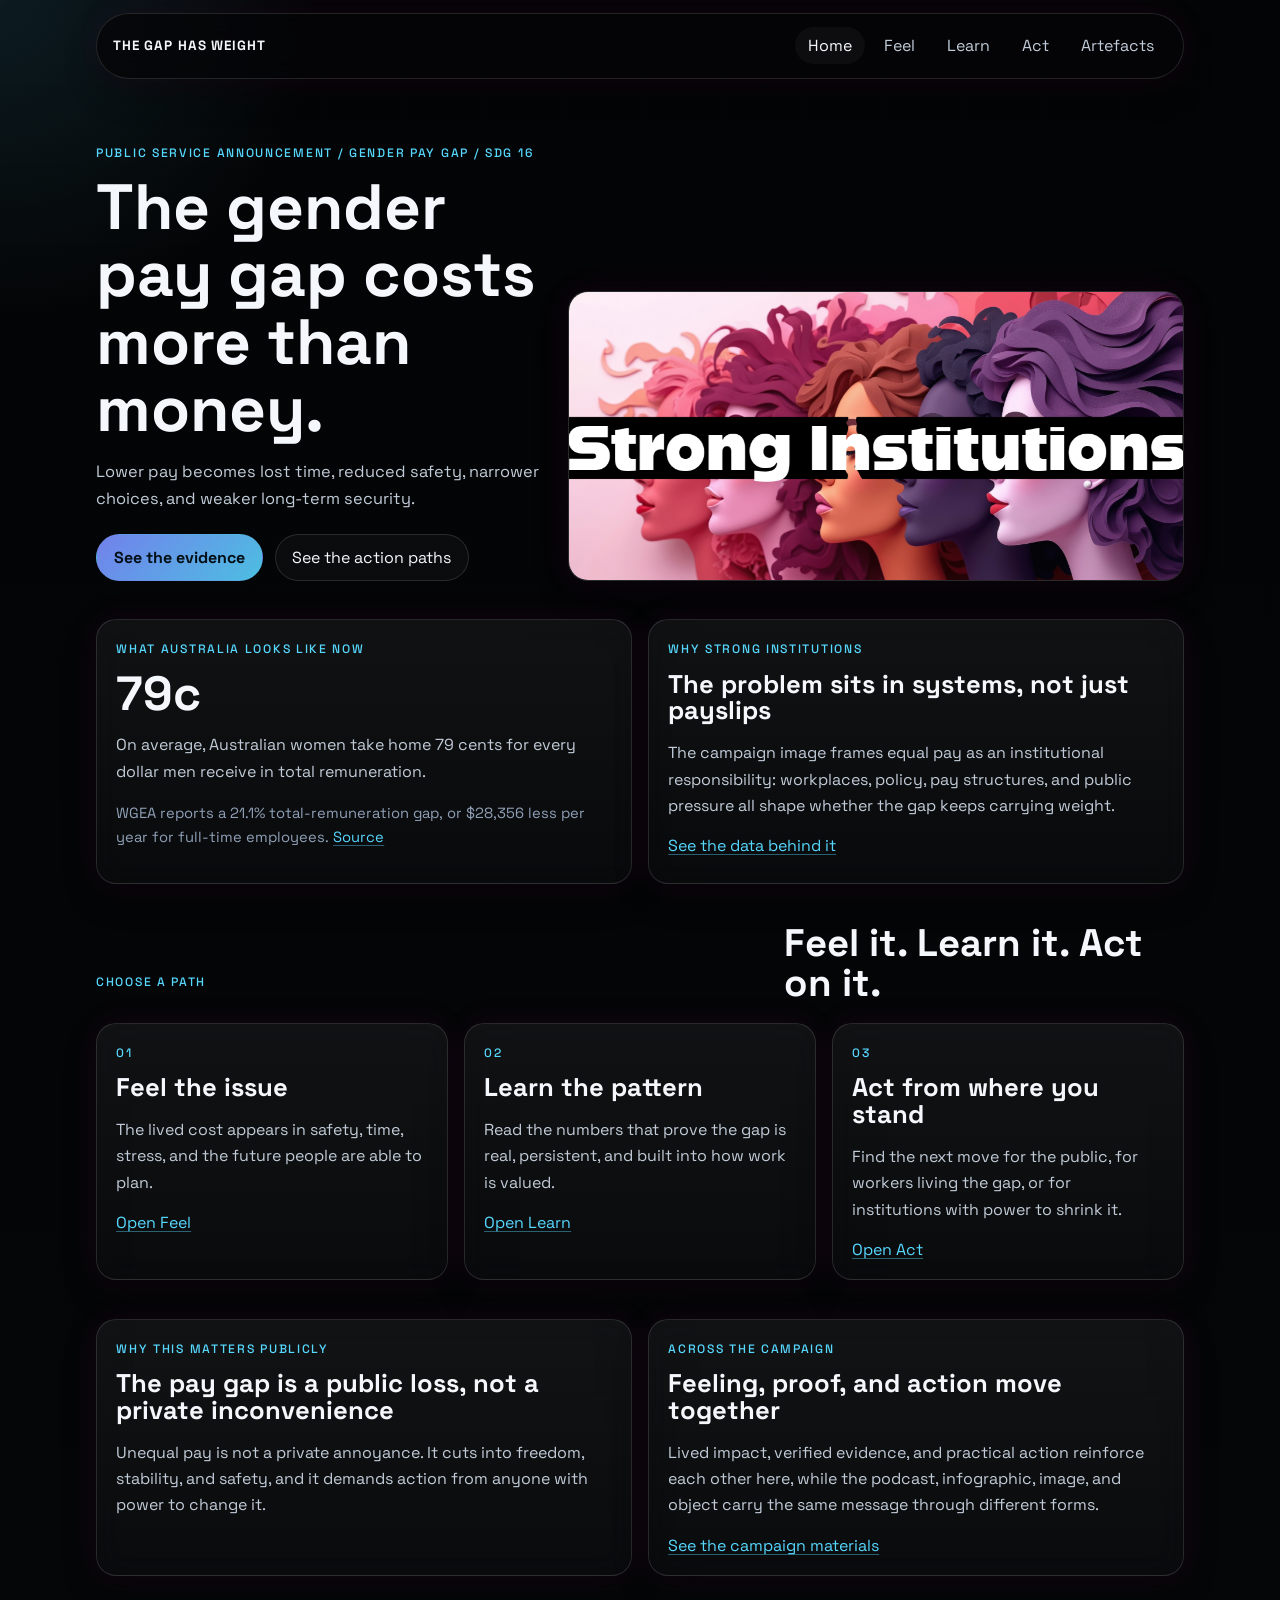
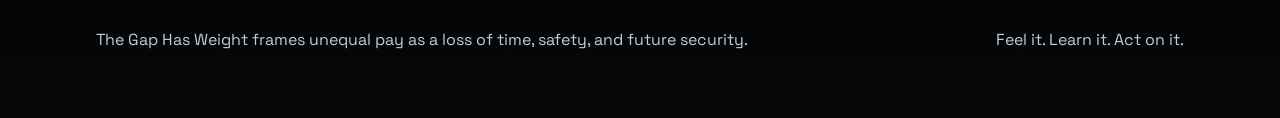
==== public/index.html @ d0fd4a21 "Move campaign artwork into homepage hero" ====
<!DOCTYPE html>
<html lang="en">
  <head>
    <meta charset="UTF-8" />
    <meta name="viewport" content="width=device-width, initial-scale=1.0" />
    <meta
      name="description"
      content="An Australian campaign website about how the gender pay gap cuts into time, safety, and future security."
    />
    <meta name="theme-color" content="#050505" />
    <meta property="og:title" content="The Gap Has Weight" />
    <meta
      property="og:description"
      content="An Australian campaign website about how the gender pay gap cuts into time, safety, and future security."
    />
    <meta property="og:type" content="website" />
    <meta property="og:image" content="assets/peace-and-justice-header.webp" />
    <title>The Gap Has Weight</title>
    <link rel="preconnect" href="https://fonts.googleapis.com" />
    <link rel="preconnect" href="https://fonts.gstatic.com" crossorigin />
    <link
      href="https://fonts.googleapis.com/css2?family=Space+Grotesk:wght@400;500;700&family=Source+Serif+4:opsz,wght@8..60,400;8..60,600&display=swap"
      rel="stylesheet"
    />
    <link rel="stylesheet" href="styles.css" />
    <script src="script.js" defer></script>
  </head>
  <body data-page="home">
    <div class="site-shell">
      <header class="site-header">
        <a class="brand" href="index.html">The Gap Has Weight</a>
        <nav class="site-nav" aria-label="Primary">
          <a data-nav="home" href="index.html">Home</a>
          <a data-nav="feel" href="feel.html">Feel</a>
          <a data-nav="learn" href="learn.html">Learn</a>
          <a data-nav="act" href="act.html">Act</a>
          <a data-nav="artefacts" href="artefacts.html">Artefacts</a>
        </nav>
      </header>

      <main>
        <section class="page-hero home-hero">
          <div class="hero-copy">
            <p class="eyebrow">Public service announcement / gender pay gap / SDG 16</p>
            <h1>The gender pay gap costs more than money.</h1>
            <p class="intro">
              Lower pay becomes lost time, reduced safety, narrower choices, and weaker long-term security.
            </p>
            <div class="button-row">
              <a class="button button-primary" href="learn.html">See the evidence</a>
              <a class="button button-secondary" href="act.html">See the action paths</a>
            </div>
          </div>

          <figure class="home-hero-art hero-image-panel">
            <img src="assets/peace-and-justice-header.webp" alt="Strong Institutions campaign header illustration" />
          </figure>
        </section>

        <section class="section-block compact-grid home-proof-grid">
          <aside class="summary-card panel">
            <p class="panel-label">What Australia looks like now</p>
            <p class="summary-figure">79c</p>
            <p>
              On average, Australian women take home 79 cents for every dollar men receive in total remuneration.
            </p>
            <p class="source-note">
              WGEA reports a 21.1% total-remuneration gap, or $28,356 less per year for full-time employees.
              <a href="https://www.wgea.gov.au/pay-and-gender/gender-pay-gap-data" target="_blank" rel="noreferrer">Source</a>
            </p>
          </aside>

          <article class="panel">
            <p class="panel-label">Why strong institutions</p>
            <h3>The problem sits in systems, not just payslips</h3>
            <p>
              The campaign image frames equal pay as an institutional responsibility: workplaces, policy, pay structures,
              and public pressure all shape whether the gap keeps carrying weight.
            </p>
            <a class="text-link" href="learn.html">See the data behind it</a>
          </article>
        </section>

        <section class="section-block">
          <div class="section-heading">
            <p class="eyebrow">Choose a path</p>
            <h2>Feel it. Learn it. Act on it.</h2>
          </div>

          <div class="route-grid">
            <article class="panel route-card">
              <p class="card-index">01</p>
              <h3>Feel the issue</h3>
              <p>
                The lived cost appears in safety, time, stress, and the future people are able to plan.
              </p>
              <a class="text-link" href="feel.html">Open Feel</a>
            </article>

            <article class="panel route-card">
              <p class="card-index">02</p>
              <h3>Learn the pattern</h3>
              <p>
                Read the numbers that prove the gap is real, persistent, and built into how work is valued.
              </p>
              <a class="text-link" href="learn.html">Open Learn</a>
            </article>

            <article class="panel route-card">
              <p class="card-index">03</p>
              <h3>Act from where you stand</h3>
              <p>
                Find the next move for the public, for workers living the gap, or for institutions with power to shrink it.
              </p>
              <a class="text-link" href="act.html">Open Act</a>
            </article>
          </div>
        </section>

        <section class="section-block compact-grid">
          <article class="panel">
            <p class="panel-label">Why this matters publicly</p>
            <h3>The pay gap is a public loss, not a private inconvenience</h3>
            <p>
              Unequal pay is not a private annoyance. It cuts into freedom, stability, and safety, and it demands action
              from anyone with power to change it.
            </p>
          </article>

          <article class="panel">
            <p class="panel-label">Across the campaign</p>
            <h3>Feeling, proof, and action move together</h3>
            <p>
              Lived impact, verified evidence, and practical action reinforce each other here, while the podcast,
              infographic, image, and object carry the same message through different forms.
            </p>
            <a class="text-link" href="artefacts.html">See the campaign materials</a>
          </article>
        </section>
      </main>

      <footer class="site-footer">
        <p>The Gap Has Weight frames unequal pay as a loss of time, safety, and future security.</p>
        <p>Feel it. Learn it. Act on it.</p>
      </footer>
    </div>
  </body>
</html>
---- public/styles.css ----
:root {
  color-scheme: dark;
  --page-bg: #050608;
  --page-surface: #0d1116;
  --page-surface-soft: rgba(255, 255, 255, 0.035);
  --page-border: rgba(255, 255, 255, 0.12);
  --page-text: #f4f7fb;
  --page-text-soft: #c1ccd8;
  --page-text-muted: #8fa0b7;
  --accent: #57d8ff;
  --accent-hot: #f205b9;
  --accent-red: #ff3045;
  --accent-blue: #1b6dff;
  --accent-yellow: #f8c926;
  --accent-orange: #ff7a1a;
  --shadow: 0 14px 32px rgba(0, 0, 0, 0.3), 0 0 32px rgba(242, 5, 185, 0.08);
  --radius-lg: 1.25rem;
  --radius-md: 0.9rem;
  --content-width: min(68rem, calc(100vw - 2rem));
}

* {
  box-sizing: border-box;
}

html {
  scroll-behavior: smooth;
}

body {
  margin: 0;
  min-height: 100vh;
  font-family: "Space Grotesk", sans-serif;
  font-size: 1rem;
  color: var(--page-text);
  background:
    radial-gradient(circle at top left, rgba(87, 216, 255, 0.11), transparent 20rem),
    linear-gradient(180deg, #030405 0%, #050608 100%);
}

body::before {
  content: "";
  position: fixed;
  inset: 0;
  pointer-events: none;
  background-image:
    linear-gradient(to right, rgba(255, 255, 255, 0.028) 1px, transparent 1px),
    linear-gradient(to bottom, rgba(255, 255, 255, 0.028) 1px, transparent 1px);
  background-size: 5rem 5rem;
  mask-image: linear-gradient(180deg, rgba(0, 0, 0, 0.35), transparent 82%);
}

img {
  display: block;
  max-width: 100%;
}

a {
  color: inherit;
  text-decoration: none;
}

button,
a,
input,
textarea,
select {
  font: inherit;
}

:focus-visible {
  outline: 2px solid var(--accent);
  outline-offset: 4px;
}

.site-shell {
  width: var(--content-width);
  margin: 0 auto;
  padding-bottom: 3rem;
}

.site-header {
  position: sticky;
  top: 0;
  z-index: 10;
  display: flex;
  align-items: center;
  justify-content: space-between;
  gap: 1rem;
  margin: 0.8rem 0 0;
  padding: 0.85rem 1rem;
  border: 1px solid var(--page-border);
  border-radius: 999px;
  background: rgba(5, 6, 8, 0.82);
  box-shadow: var(--shadow);
  -webkit-backdrop-filter: blur(14px) saturate(115%);
  backdrop-filter: blur(14px) saturate(115%);
}

.brand {
  font-size: 0.84rem;
  font-weight: 700;
  letter-spacing: 0.08em;
  text-transform: uppercase;
}

.site-nav {
  display: flex;
  flex-wrap: wrap;
  gap: 0.4rem;
}

.site-nav a {
  padding: 0.5rem 0.8rem;
  border-radius: 999px;
  color: var(--page-text-soft);
}

.site-nav a:hover,
.site-nav a[aria-current="page"] {
  background: var(--page-surface-soft);
  color: var(--page-text);
}

.page-hero,
.subpage-hero {
  padding-top: 4rem;
}

.visual-hero {
  display: grid;
  grid-template-columns: minmax(0, 0.82fr) minmax(18rem, 1.18fr);
  gap: 1rem;
  align-items: end;
}

.hero-image-panel {
  margin: 0;
  overflow: hidden;
  border: 1px solid var(--page-border);
  border-radius: var(--radius-lg);
  background: rgba(255, 255, 255, 0.035);
  box-shadow: var(--shadow);
}

.hero-image-panel img {
  width: 100%;
  min-height: 16rem;
  object-fit: cover;
}

.page-hero {
  display: grid;
  grid-template-columns: minmax(0, 1.25fr) minmax(18rem, 0.75fr);
  gap: 1rem;
  align-items: start;
}

.home-hero {
  grid-template-columns: minmax(0, 0.85fr) minmax(20rem, 1.15fr);
  align-items: end;
}

.home-hero-art img {
  width: 100%;
  min-height: 18rem;
  object-fit: cover;
}

.home-proof-grid {
  align-items: stretch;
}

.eyebrow,
.panel-label,
.card-index {
  margin: 0 0 0.7rem;
  color: var(--accent);
  font-size: 0.76rem;
  font-weight: 500;
  letter-spacing: 0.14em;
  text-transform: uppercase;
}

h1,
h2,
h3 {
  margin: 0;
  line-height: 1.05;
}

h1 {
  max-width: 13ch;
  font-size: clamp(2.4rem, 5vw, 4.3rem);
}

h2 {
  max-width: 16ch;
  font-size: clamp(1.7rem, 3vw, 2.6rem);
}

h3 {
  font-size: clamp(1.15rem, 2vw, 1.6rem);
}

p,
li {
  color: var(--page-text-soft);
  line-height: 1.65;
}

.intro {
  max-width: 38rem;
  margin: 1rem 0 0;
  font-size: 1.02rem;
}

.narrow-copy {
  max-width: 42rem;
}

.button-row {
  display: flex;
  flex-wrap: wrap;
  gap: 0.75rem;
  margin-top: 1.35rem;
}

.button {
  display: inline-flex;
  align-items: center;
  justify-content: center;
  min-height: 2.9rem;
  padding: 0.7rem 1.05rem;
  border: 1px solid transparent;
  border-radius: 999px;
}

.button-primary {
  background: linear-gradient(135deg, rgba(124, 140, 255, 0.92), rgba(87, 216, 255, 0.88));
  color: #041018;
  font-weight: 700;
}

.button-secondary {
  border-color: var(--page-border);
  background: rgba(255, 255, 255, 0.03);
}

.panel {
  padding: 1.2rem;
  border: 1px solid var(--page-border);
  border-radius: var(--radius-lg);
  background: linear-gradient(180deg, rgba(255, 255, 255, 0.055), rgba(255, 255, 255, 0.025));
  box-shadow: var(--shadow);
  -webkit-backdrop-filter: blur(14px) saturate(115%);
  backdrop-filter: blur(14px) saturate(115%);
}

.summary-image {
  width: 100%;
  margin-bottom: 1rem;
  border: 1px solid rgba(255, 255, 255, 0.08);
  border-radius: var(--radius-md);
}

.summary-figure {
  margin: 0 0 0.7rem;
  color: var(--page-text);
  font-size: clamp(2rem, 5vw, 3rem);
  font-weight: 700;
  line-height: 0.95;
}

.source-note,
.note {
  margin-top: 0.8rem;
  color: var(--page-text-muted);
  font-size: 0.92rem;
}

.source-note a,
.references-list a,
.text-link {
  color: var(--accent);
  text-decoration: underline;
  text-decoration-color: rgba(87, 216, 255, 0.42);
  text-underline-offset: 0.18em;
  overflow-wrap: anywhere;
}

.section-block,
.section-stack {
  padding-top: 2.4rem;
}

.section-heading {
  display: flex;
  align-items: end;
  justify-content: space-between;
  gap: 1rem;
  margin-bottom: 1.2rem;
}

.route-grid,
.compact-grid,
.content-grid,
.stat-grid,
.artifact-grid {
  display: grid;
  gap: 1rem;
}

.route-grid > *,
.compact-grid > *,
.content-grid > *,
.stat-grid > *,
.artifact-grid > *,
.evidence-grid > * {
  min-width: 0;
}

.route-grid {
  grid-template-columns: repeat(3, minmax(0, 1fr));
}

.compact-grid,
.content-grid,
.stat-grid,
.artifact-grid {
  grid-template-columns: repeat(2, minmax(0, 1fr));
}

.media-panel {
  display: grid;
  gap: 1rem;
}

.media-panel img {
  width: 100%;
  border-radius: var(--radius-md);
  border: 1px solid rgba(255, 255, 255, 0.08);
}

.metric-card {
  display: flex;
  flex-direction: column;
}

.metric-card .source-note {
  margin-top: auto;
}

.gauge-visual {
  position: relative;
  width: min(100%, 19rem);
  aspect-ratio: 2 / 1;
  margin: 0.2rem 0 1.2rem;
  overflow: hidden;
  border-radius: 20rem 20rem 0 0;
  background:
    conic-gradient(
      from 270deg at 50% 100%,
      var(--accent-blue) 0deg 42deg,
      var(--accent-hot) 42deg 180deg,
      transparent 180deg
    );
}

.gauge-visual::after {
  content: "";
  position: absolute;
  inset: 30% 12% 0;
  border: 1px solid rgba(255, 255, 255, 0.1);
  border-bottom: 0;
  border-radius: 20rem 20rem 0 0;
  background: #050608;
}

.gauge-value {
  position: absolute;
  right: 8%;
  bottom: 0.04em;
  z-index: 1;
  color: var(--accent-red);
  font-size: clamp(2.6rem, 7vw, 4.8rem);
  font-weight: 700;
  line-height: 0.9;
  text-shadow: 0 0 18px rgba(255, 48, 69, 0.28);
}

.split-bars {
  display: grid;
  gap: 1rem;
  margin: 0.2rem 0 1.1rem;
}

.split-row {
  display: grid;
  gap: 0.45rem;
}

.split-copy {
  display: flex;
  align-items: baseline;
  justify-content: space-between;
  gap: 1rem;
}

.split-copy strong {
  color: var(--page-text);
  font-size: 1.18rem;
}

.split-copy span {
  color: var(--accent-hot);
  font-weight: 700;
}

.bar-track {
  display: flex;
  height: 3.1rem;
  overflow: hidden;
  border: 1px solid rgba(255, 255, 255, 0.16);
  border-radius: 999px;
  background: rgba(255, 255, 255, 0.055);
}

.bar-track span {
  display: grid;
  min-width: 3.6rem;
  place-items: center;
  color: #fff;
  font-weight: 700;
}

.bar-fill {
  background: linear-gradient(135deg, var(--accent-hot), #ff4fd3);
}

.bar-rest {
  flex: 1;
  background: linear-gradient(135deg, var(--accent-blue), #229dff);
}

.share-41 {
  flex-basis: 41%;
}

.share-73 {
  flex-basis: 73%;
}

.evidence-grid {
  display: grid;
  grid-template-columns: minmax(0, 0.95fr) minmax(0, 1.05fr);
  gap: 1rem;
}

.table-panel,
.chart-panel {
  overflow: hidden;
}

.table-wrap {
  margin-top: 1rem;
  overflow-x: auto;
}

.state-table {
  width: 100%;
  border-collapse: collapse;
  color: var(--page-text);
  font-size: 0.88rem;
  table-layout: fixed;
}

.state-table th,
.state-table td {
  padding: 0.68rem 0.72rem;
  border: 1px solid rgba(255, 255, 255, 0.14);
  text-align: left;
}

.state-table th:nth-child(1) {
  width: 18%;
}

.state-table th:nth-child(2) {
  width: 18%;
}

.state-table th:nth-child(3) {
  width: 34%;
}

.state-table th:nth-child(4) {
  width: 30%;
}

.state-table thead th {
  color: #fff;
  background: linear-gradient(135deg, rgba(242, 5, 185, 0.96), rgba(255, 48, 69, 0.78));
}

.state-table tbody th {
  color: var(--page-text);
}

.state-table tbody td {
  color: var(--page-text-soft);
}

.state-table .row-accent td:nth-child(2) {
  color: var(--accent-red);
  font-weight: 700;
}

.trend-chart {
  width: 100%;
  margin-top: 1rem;
  overflow: visible;
}

.chart-grid line {
  stroke: rgba(255, 255, 255, 0.14);
  stroke-width: 1;
}

.chart-axis text,
.chart-legend text {
  fill: var(--page-text-soft);
  font-size: 0.72rem;
}

.chart-labels text {
  fill: var(--page-text);
  font-size: 0.86rem;
  font-weight: 700;
}

.trend-line {
  fill: none;
  stroke-linecap: round;
  stroke-linejoin: round;
  stroke-width: 5;
}

.trend-yellow {
  stroke: var(--accent-yellow);
}

.trend-blue {
  stroke: var(--accent-blue);
}

.trend-orange {
  stroke: var(--accent-orange);
}

.legend-yellow {
  fill: var(--accent-yellow);
}

.legend-blue {
  fill: var(--accent-blue);
}

.legend-orange {
  fill: var(--accent-orange);
}

.asset-grid {
  display: grid;
  grid-template-columns: repeat(4, minmax(0, 1fr));
  gap: 1rem;
}

.asset-frame {
  display: grid;
  gap: 0.7rem;
  margin: 0;
  padding: 0.7rem;
  border: 1px solid var(--page-border);
  border-radius: var(--radius-md);
  background: rgba(255, 255, 255, 0.035);
}

.asset-frame img {
  width: 100%;
  aspect-ratio: 1.16;
  object-fit: contain;
  border: 1px solid rgba(255, 255, 255, 0.1);
  border-radius: 0.65rem;
  background: #050608;
}

.asset-frame figcaption {
  color: var(--page-text-soft);
  font-size: 0.84rem;
  font-weight: 700;
  letter-spacing: 0.08em;
  text-transform: uppercase;
}

.artifact-mosaic {
  display: grid;
  grid-template-columns: repeat(2, minmax(0, 1fr));
  gap: 0.55rem;
}

.artifact-mosaic img {
  width: 100%;
  aspect-ratio: 1.1;
  object-fit: contain;
  border-radius: 0.65rem;
  background: #050608;
}

.dark-chart-image {
  background: #fff !important;
  filter: invert(1) hue-rotate(180deg) saturate(1.1) contrast(1.04) brightness(0.92);
}

.serif-quote {
  margin: 0 0 0.8rem;
  color: var(--page-text);
  font-family: "Source Serif 4", serif;
  font-size: 1.25rem;
  line-height: 1.55;
}

.action-list,
.references-list {
  margin: 0;
  padding-left: 1.2rem;
}

.action-list li,
.references-list li {
  margin-bottom: 0.72rem;
}

.site-footer {
  display: flex;
  flex-wrap: wrap;
  justify-content: space-between;
  gap: 1rem;
  padding-top: 2.2rem;
}

@supports not ((-webkit-backdrop-filter: blur(1px)) or (backdrop-filter: blur(1px))) {
  .site-header,
  .panel {
    background: var(--page-surface);
  }
}

@media (max-width: 64rem) {
  .page-hero,
  .visual-hero,
  .evidence-grid,
  .route-grid,
  .compact-grid,
  .content-grid,
  .stat-grid,
  .artifact-grid {
    grid-template-columns: 1fr;
  }

  .asset-grid {
    grid-template-columns: repeat(2, minmax(0, 1fr));
  }

  .site-header,
  .section-heading,
  .site-footer {
    flex-direction: column;
    align-items: start;
  }
}

@media (max-width: 42rem) {
  .site-shell {
    width: min(100vw - 1rem, 100%);
  }

  .site-header {
    border-radius: 1.3rem;
  }

  h1 {
    font-size: clamp(2rem, 11vw, 3rem);
  }

  h2 {
    font-size: clamp(1.55rem, 8vw, 2.2rem);
  }

  .asset-grid {
    grid-template-columns: 1fr;
  }

  .gauge-value {
    font-size: clamp(2.3rem, 15vw, 4rem);
  }

  .bar-track {
    height: 2.7rem;
  }

  .hero-image-panel img {
    min-height: 0;
    aspect-ratio: 1265 / 492;
    object-fit: contain;
  }

  .state-table {
    font-size: 0.76rem;
  }

  .state-table th,
  .state-table td {
    padding: 0.55rem 0.5rem;
  }
}

@media (prefers-reduced-motion: reduce) {
  html {
    scroll-behavior: auto;
  }

  *,
  *::before,
  *::after {
    transition: none !important;
    animation: none !important;
  }
}
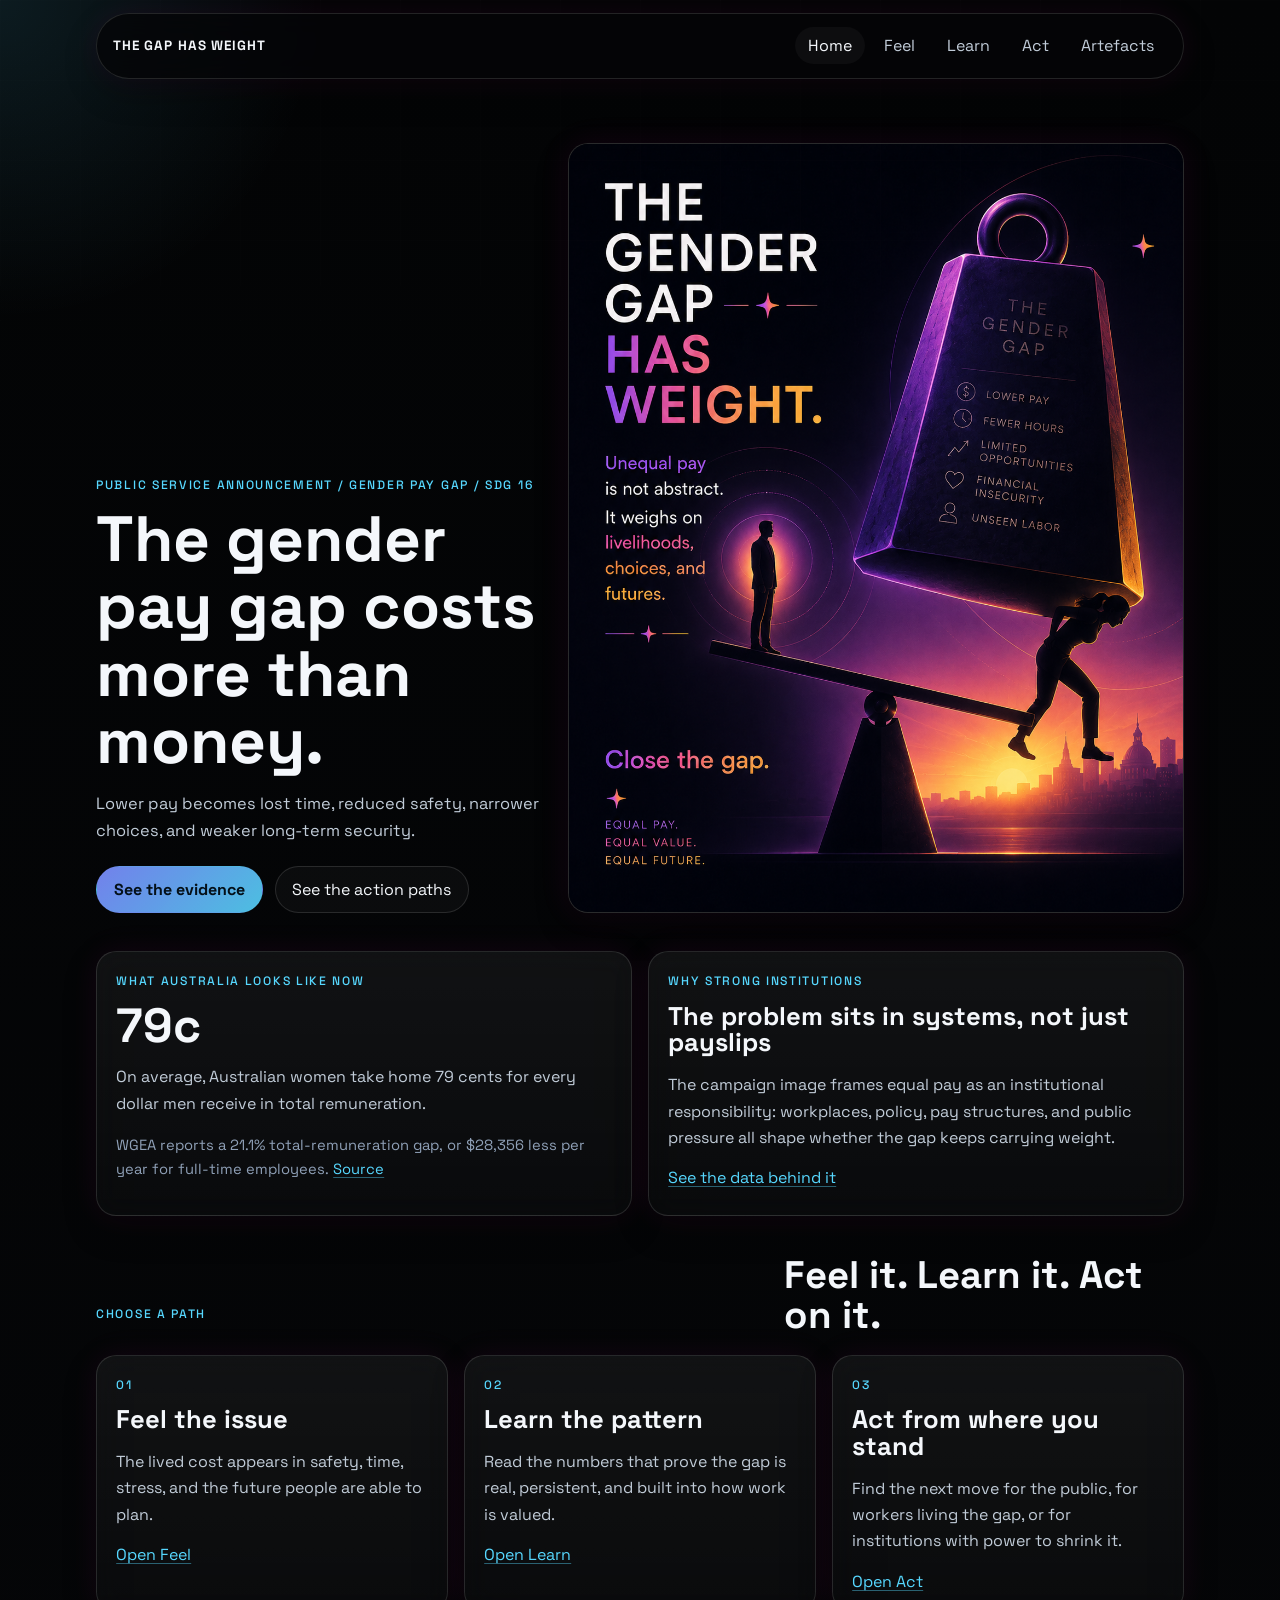
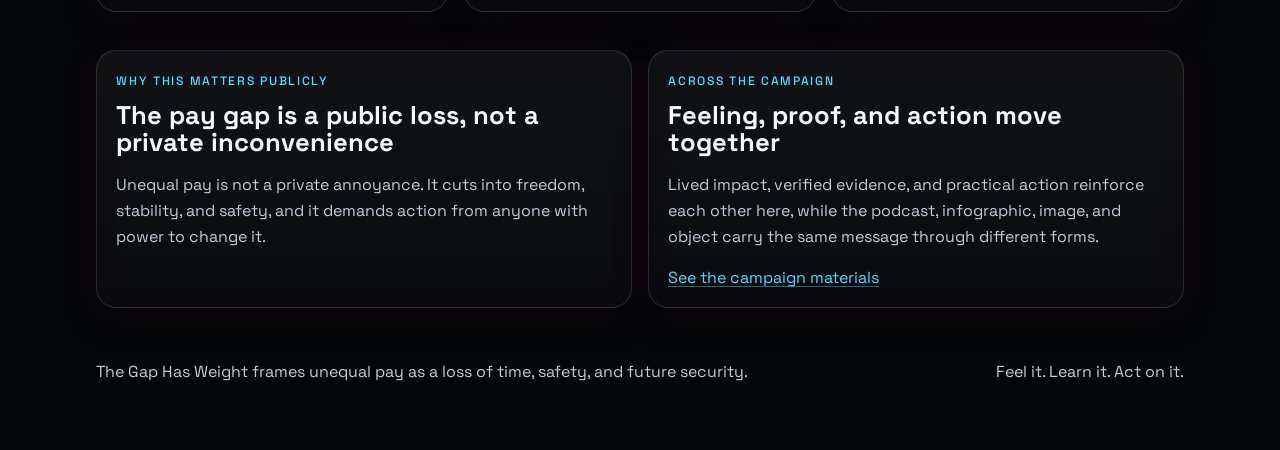
==== commit d41f3f85: "Update hero landing page and artefacts to use new campaign image" ====
--- a/public/index.html
+++ b/public/index.html
@@ -14,7 +14,7 @@
       content="An Australian campaign website about how the gender pay gap cuts into time, safety, and future security."
     />
     <meta property="og:type" content="website" />
-    <meta property="og:image" content="assets/peace-and-justice-header.webp" />
+    <meta property="og:image" content="assets/peace-and-justice-header.png" />
     <title>The Gap Has Weight</title>
     <link rel="preconnect" href="https://fonts.googleapis.com" />
     <link rel="preconnect" href="https://fonts.gstatic.com" crossorigin />
@@ -39,7 +39,7 @@
       </header>
 
       <main>
-        <section class="page-hero home-hero">
+        <section class="page-hero home-hero fade-up">
           <div class="hero-copy">
             <p class="eyebrow">Public service announcement / gender pay gap / SDG 16</p>
             <h1>The gender pay gap costs more than money.</h1>
@@ -53,11 +53,11 @@
           </div>
 
           <figure class="home-hero-art hero-image-panel">
-            <img src="assets/peace-and-justice-header.webp" alt="Strong Institutions campaign header illustration" />
+            <img src="assets/peace-and-justice-header.png" alt="Strong Institutions campaign header illustration" />
           </figure>
         </section>
 
-        <section class="section-block compact-grid home-proof-grid">
+        <section class="section-block compact-grid home-proof-grid fade-up fade-delay-1">
           <aside class="summary-card panel">
             <p class="panel-label">What Australia looks like now</p>
             <p class="summary-figure">79c</p>
@@ -81,7 +81,7 @@
           </article>
         </section>
 
-        <section class="section-block">
+        <section class="section-block fade-up fade-delay-2">
           <div class="section-heading">
             <p class="eyebrow">Choose a path</p>
             <h2>Feel it. Learn it. Act on it.</h2>
@@ -117,7 +117,7 @@
           </div>
         </section>
 
-        <section class="section-block compact-grid">
+        <section class="section-block compact-grid fade-up fade-delay-3">
           <article class="panel">
             <p class="panel-label">Why this matters publicly</p>
             <h3>The pay gap is a public loss, not a private inconvenience</h3>
@@ -139,7 +139,7 @@
         </section>
       </main>
 
-      <footer class="site-footer">
+      <footer class="site-footer fade-up fade-delay-4">
         <p>The Gap Has Weight frames unequal pay as a loss of time, safety, and future security.</p>
         <p>Feel it. Learn it. Act on it.</p>
       </footer>
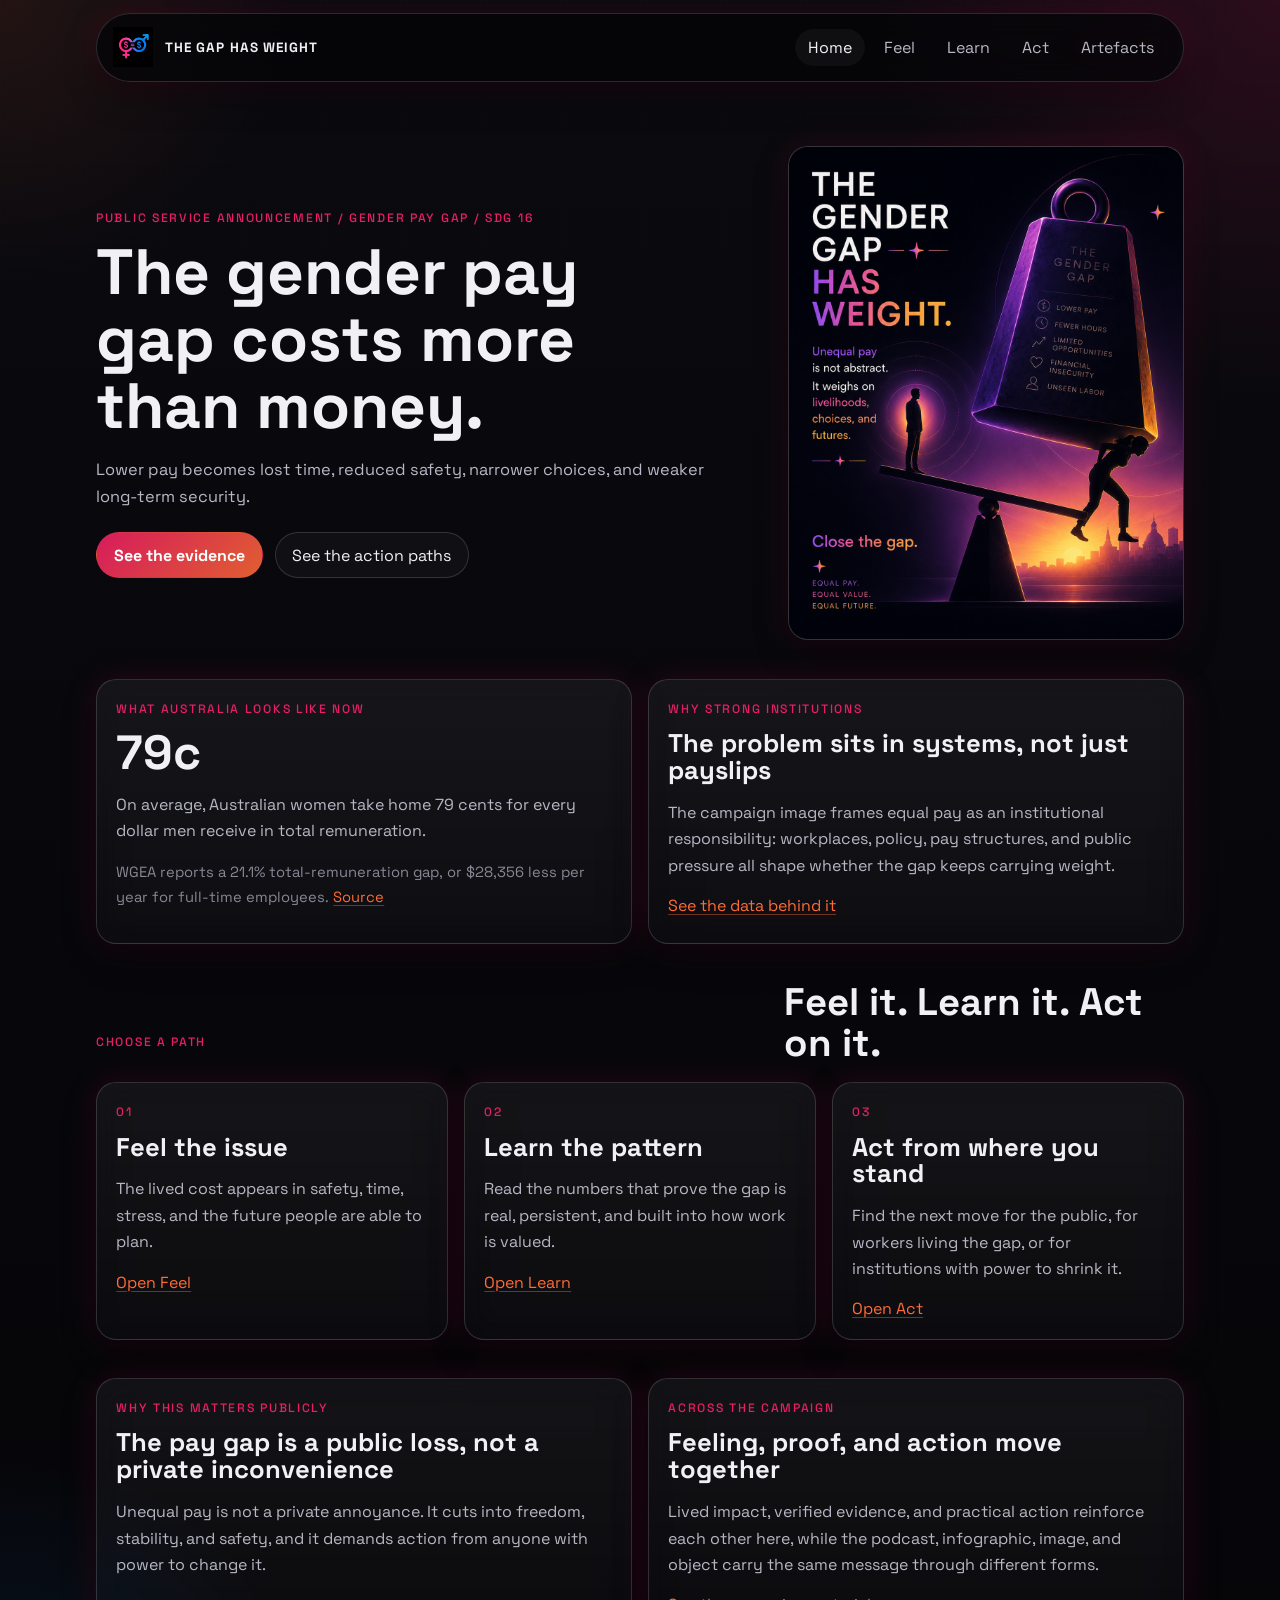
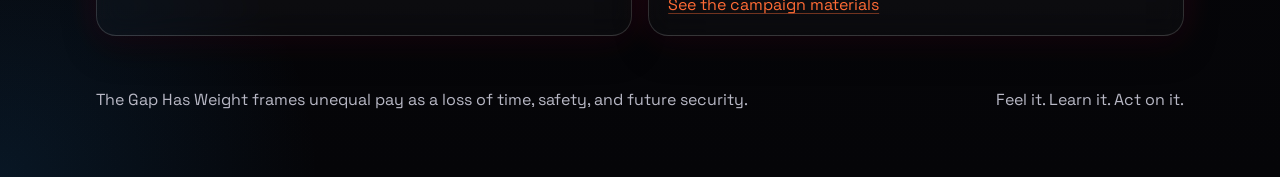
==== commit fa6743ba: "Add logo to header and incorporate blue into color scheme" ====
--- a/public/index.html
+++ b/public/index.html
@@ -28,7 +28,10 @@
   <body data-page="home">
     <div class="site-shell">
       <header class="site-header">
-        <a class="brand" href="index.html">The Gap Has Weight</a>
+        <a class="brand" href="index.html">
+          <img src="assets/gender_logo.webp" alt="The Gap Has Weight logo" class="brand-logo" />
+          <span>The Gap Has Weight</span>
+        </a>
         <nav class="site-nav" aria-label="Primary">
           <a data-nav="home" href="index.html">Home</a>
           <a data-nav="feel" href="feel.html">Feel</a>
--- a/public/styles.css
+++ b/public/styles.css
@@ -1,19 +1,21 @@
 :root {
   color-scheme: dark;
-  --page-bg: #050608;
-  --page-surface: #0d1116;
-  --page-surface-soft: rgba(255, 255, 255, 0.035);
-  --page-border: rgba(255, 255, 255, 0.12);
-  --page-text: #f4f7fb;
-  --page-text-soft: #c1ccd8;
-  --page-text-muted: #8fa0b7;
-  --accent: #57d8ff;
-  --accent-hot: #f205b9;
-  --accent-red: #ff3045;
-  --accent-blue: #1b6dff;
-  --accent-yellow: #f8c926;
-  --accent-orange: #ff7a1a;
-  --shadow: 0 14px 32px rgba(0, 0, 0, 0.3), 0 0 32px rgba(242, 5, 185, 0.08);
+  --page-bg: #0a0a0f;
+  --page-surface: #12121a;
+  --page-surface-soft: rgba(255, 255, 255, 0.04);
+  --page-border: rgba(255, 255, 255, 0.15);
+  --page-text: #f0f0f5;
+  --page-text-soft: #b8b8c5;
+  --page-text-muted: #888895;
+  --accent: #ff6b35;
+  --accent-hot: #e91e63;
+  --accent-purple: #9c27b0;
+  --accent-pink: #f48fb1;
+  --accent-orange: #ff9800;
+  --accent-yellow: #ffc107;
+  --accent-blue: #2196f3;
+  --accent-cyan: #00bcd4;
+  --shadow: 0 14px 32px rgba(0, 0, 0, 0.4), 0 0 32px rgba(233, 30, 99, 0.15);
   --radius-lg: 1.25rem;
   --radius-md: 0.9rem;
   --content-width: min(68rem, calc(100vw - 2rem));
@@ -34,8 +36,10 @@
   font-size: 1rem;
   color: var(--page-text);
   background:
-    radial-gradient(circle at top left, rgba(87, 216, 255, 0.11), transparent 20rem),
-    linear-gradient(180deg, #030405 0%, #050608 100%);
+    radial-gradient(circle at top right, rgba(233, 30, 99, 0.15), transparent 25rem),
+    radial-gradient(circle at bottom left, rgba(33, 150, 243, 0.12), transparent 20rem),
+    radial-gradient(circle at top left, rgba(255, 107, 53, 0.1), transparent 18rem),
+    linear-gradient(180deg, #0a0a0f 0%, #050508 100%);
 }
 
 body::before {
@@ -98,10 +102,18 @@
 }
 
 .brand {
+  display: flex;
+  align-items: center;
+  gap: 0.75rem;
   font-size: 0.84rem;
   font-weight: 700;
   letter-spacing: 0.08em;
   text-transform: uppercase;
+}
+
+.brand-logo {
+  height: 2.5rem;
+  width: auto;
 }
 
 .site-nav {
@@ -157,14 +169,17 @@
 }
 
 .home-hero {
-  grid-template-columns: minmax(0, 0.85fr) minmax(20rem, 1.15fr);
-  align-items: end;
+  grid-template-columns: minmax(0, 1fr) minmax(14rem, 0.6fr);
+  align-items: center;
+  gap: 2rem;
 }
 
 .home-hero-art img {
   width: 100%;
-  min-height: 18rem;
-  object-fit: cover;
+  height: auto;
+  max-height: 36rem;
+  object-fit: contain;
+  object-position: center;
 }
 
 .home-proof-grid {
@@ -175,7 +190,7 @@
 .panel-label,
 .card-index {
   margin: 0 0 0.7rem;
-  color: var(--accent);
+  color: var(--accent-hot);
   font-size: 0.76rem;
   font-weight: 500;
   letter-spacing: 0.14em;
@@ -237,8 +252,8 @@
 }
 
 .button-primary {
-  background: linear-gradient(135deg, rgba(124, 140, 255, 0.92), rgba(87, 216, 255, 0.88));
-  color: #041018;
+  background: linear-gradient(135deg, rgba(233, 30, 99, 0.92), rgba(255, 107, 53, 0.88));
+  color: #fff;
   font-weight: 700;
 }
 
@@ -284,7 +299,7 @@
 .text-link {
   color: var(--accent);
   text-decoration: underline;
-  text-decoration-color: rgba(87, 216, 255, 0.42);
+  text-decoration-color: rgba(255, 107, 53, 0.42);
   text-underline-offset: 0.18em;
   overflow-wrap: anywhere;
 }
@@ -333,13 +348,14 @@
 
 .media-panel {
   display: grid;
-  gap: 1rem;
+  gap: 1.25rem;
 }
 
 .media-panel img {
   width: 100%;
   border-radius: var(--radius-md);
   border: 1px solid rgba(255, 255, 255, 0.08);
+  background: #050608;
 }
 
 .metric-card {
@@ -361,7 +377,7 @@
   background:
     conic-gradient(
       from 270deg at 50% 100%,
-      var(--accent-blue) 0deg 42deg,
+      var(--accent-purple) 0deg 42deg,
       var(--accent-hot) 42deg 180deg,
       transparent 180deg
     );
@@ -382,11 +398,11 @@
   right: 8%;
   bottom: 0.04em;
   z-index: 1;
-  color: var(--accent-red);
+  color: var(--accent-hot);
   font-size: clamp(2.6rem, 7vw, 4.8rem);
   font-weight: 700;
   line-height: 0.9;
-  text-shadow: 0 0 18px rgba(255, 48, 69, 0.28);
+  text-shadow: 0 0 18px rgba(233, 30, 99, 0.28);
 }
 
 .split-bars {
@@ -413,7 +429,7 @@
 }
 
 .split-copy span {
-  color: var(--accent-hot);
+  color: var(--accent-orange);
   font-weight: 700;
 }
 
@@ -435,12 +451,12 @@
 }
 
 .bar-fill {
-  background: linear-gradient(135deg, var(--accent-hot), #ff4fd3);
+  background: linear-gradient(135deg, var(--accent-hot), var(--accent-pink));
 }
 
 .bar-rest {
   flex: 1;
-  background: linear-gradient(135deg, var(--accent-blue), #229dff);
+  background: linear-gradient(135deg, var(--accent-purple), var(--accent-orange));
 }
 
 .share-41 {
@@ -500,7 +516,7 @@
 
 .state-table thead th {
   color: #fff;
-  background: linear-gradient(135deg, rgba(242, 5, 185, 0.96), rgba(255, 48, 69, 0.78));
+  background: linear-gradient(135deg, rgba(233, 30, 99, 0.96), rgba(255, 107, 53, 0.78));
 }
 
 .state-table tbody th {
@@ -512,7 +528,7 @@
 }
 
 .state-table .row-accent td:nth-child(2) {
-  color: var(--accent-red);
+  color: var(--accent-hot);
   font-weight: 700;
 }
 
@@ -547,27 +563,27 @@
 }
 
 .trend-yellow {
-  stroke: var(--accent-yellow);
+  stroke: var(--accent-orange);
 }
 
 .trend-blue {
-  stroke: var(--accent-blue);
+  stroke: var(--accent-purple);
 }
 
 .trend-orange {
-  stroke: var(--accent-orange);
+  stroke: var(--accent-hot);
 }
 
 .legend-yellow {
-  fill: var(--accent-yellow);
+  fill: var(--accent-orange);
 }
 
 .legend-blue {
-  fill: var(--accent-blue);
+  fill: var(--accent-purple);
 }
 
 .legend-orange {
-  fill: var(--accent-orange);
+  fill: var(--accent-hot);
 }
 
 .asset-grid {
@@ -606,19 +622,21 @@
 .artifact-mosaic {
   display: grid;
   grid-template-columns: repeat(2, minmax(0, 1fr));
-  gap: 0.55rem;
+  gap: 0.75rem;
 }
 
 .artifact-mosaic img {
   width: 100%;
-  aspect-ratio: 1.1;
+  height: auto;
+  aspect-ratio: auto;
   object-fit: contain;
   border-radius: 0.65rem;
   background: #050608;
+  border: 1px solid rgba(255, 255, 255, 0.08);
 }
 
 .dark-chart-image {
-  background: #fff !important;
+  background: #050608 !important;
   filter: invert(1) hue-rotate(180deg) saturate(1.1) contrast(1.04) brightness(0.92);
 }
 
@@ -711,7 +729,7 @@
 
   .hero-image-panel img {
     min-height: 0;
-    aspect-ratio: 1265 / 492;
+    aspect-ratio: auto;
     object-fit: contain;
   }
 
@@ -723,6 +741,33 @@
   .state-table td {
     padding: 0.55rem 0.5rem;
   }
+}
+
+.fade-up {
+  opacity: 0;
+  transform: translateY(4rem);
+  transition: opacity 0.8s ease-out, transform 0.8s ease-out;
+}
+
+.fade-up.visible {
+  opacity: 1;
+  transform: translateY(0);
+}
+
+.fade-delay-1 {
+  transition-delay: 0.1s;
+}
+
+.fade-delay-2 {
+  transition-delay: 0.2s;
+}
+
+.fade-delay-3 {
+  transition-delay: 0.3s;
+}
+
+.fade-delay-4 {
+  transition-delay: 0.4s;
 }
 
 @media (prefers-reduced-motion: reduce) {
@@ -736,4 +781,9 @@
     transition: none !important;
     animation: none !important;
   }
-}
+
+  .fade-up {
+    opacity: 1;
+    transform: translateY(0);
+  }
+}
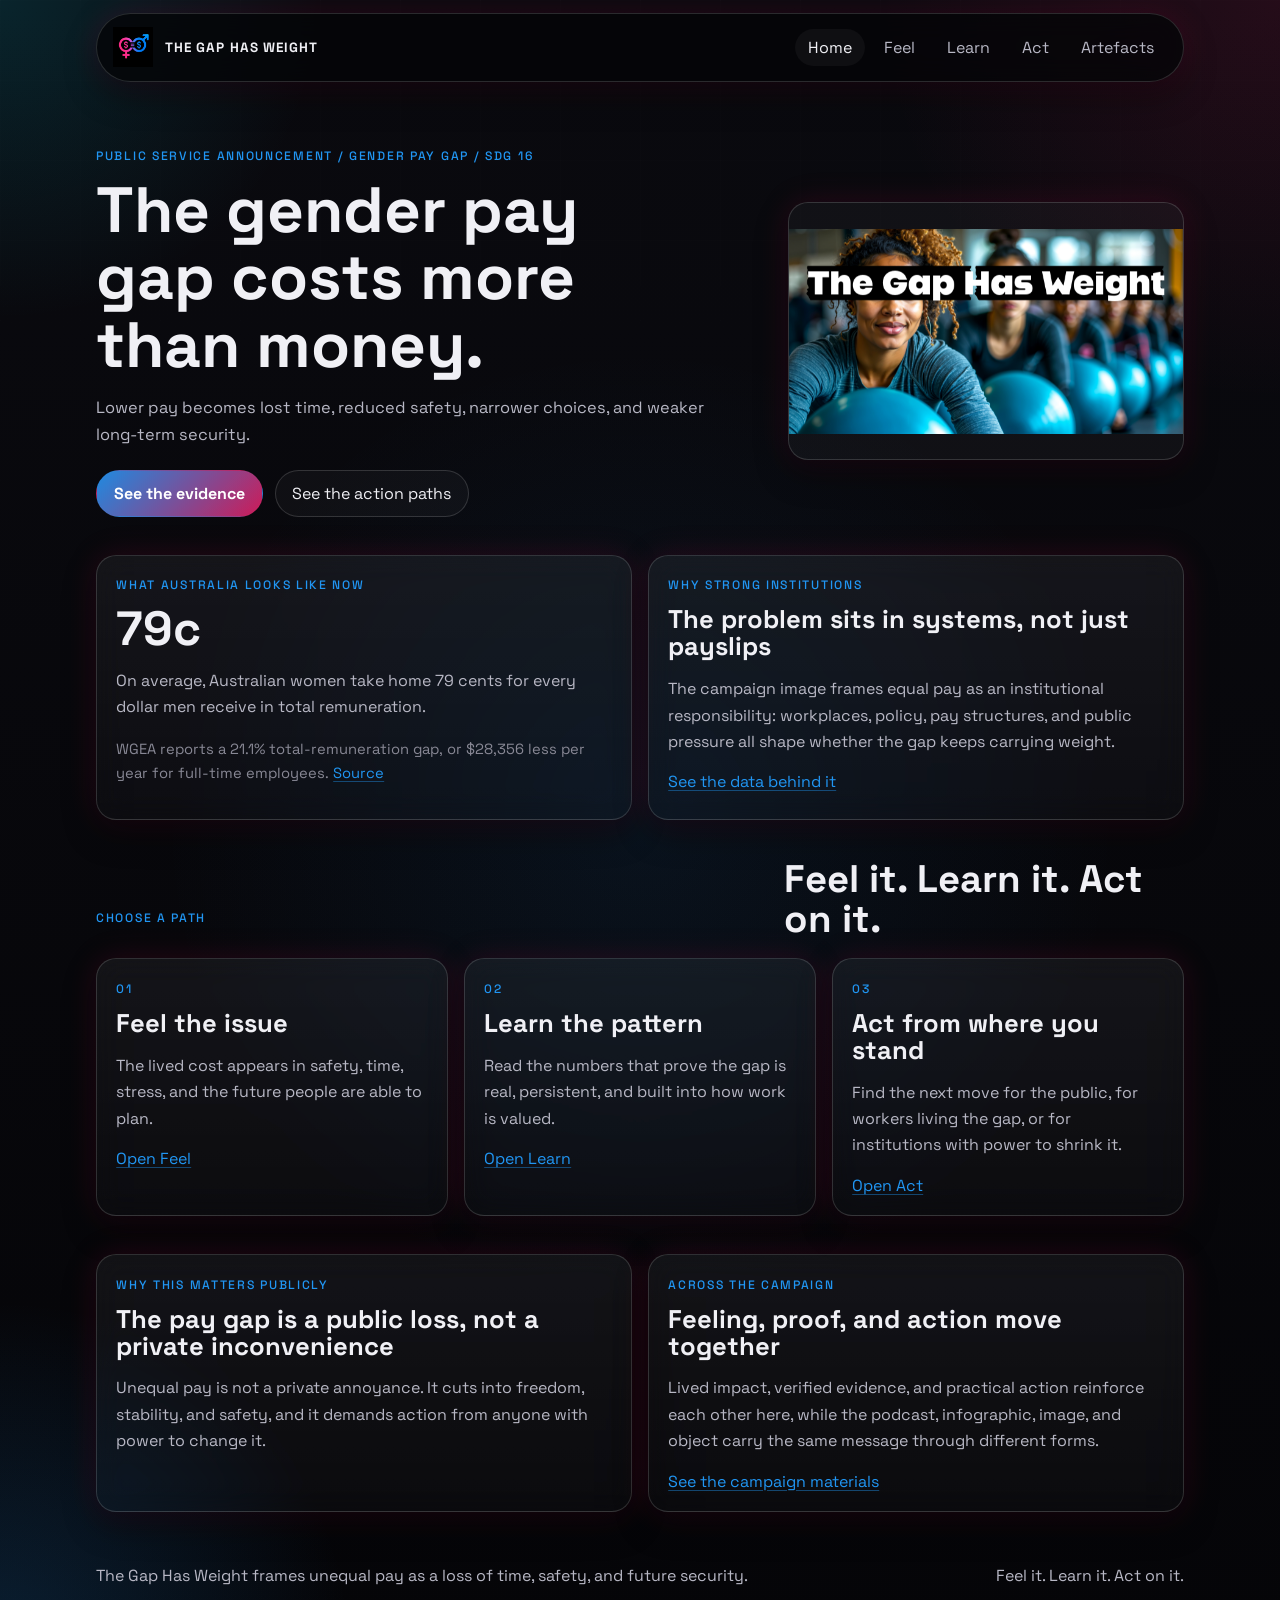
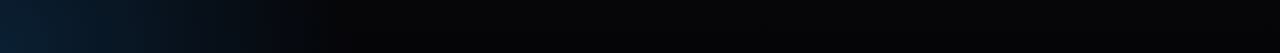
==== commit 4b594c87: "Final sprint: integrate friend's updates and add posters" ====
--- a/public/index.html
+++ b/public/index.html
@@ -14,7 +14,7 @@
       content="An Australian campaign website about how the gender pay gap cuts into time, safety, and future security."
     />
     <meta property="og:type" content="website" />
-    <meta property="og:image" content="assets/peace-and-justice-header.png" />
+    <meta property="og:image" content="assets/peace-and-justice-header.webp" />
     <title>The Gap Has Weight</title>
     <link rel="preconnect" href="https://fonts.googleapis.com" />
     <link rel="preconnect" href="https://fonts.gstatic.com" crossorigin />
@@ -56,7 +56,7 @@
           </div>
 
           <figure class="home-hero-art hero-image-panel">
-            <img src="assets/peace-and-justice-header.png" alt="Strong Institutions campaign header illustration" />
+            <img src="assets/peace-and-justice-header.webp" alt="Strong Institutions campaign header illustration" />
           </figure>
         </section>
 
--- a/public/styles.css
+++ b/public/styles.css
@@ -36,9 +36,10 @@
   font-size: 1rem;
   color: var(--page-text);
   background:
-    radial-gradient(circle at top right, rgba(233, 30, 99, 0.15), transparent 25rem),
-    radial-gradient(circle at bottom left, rgba(33, 150, 243, 0.12), transparent 20rem),
-    radial-gradient(circle at top left, rgba(255, 107, 53, 0.1), transparent 18rem),
+    radial-gradient(circle at top right, rgba(233, 30, 99, 0.12), transparent 25rem),
+    radial-gradient(circle at bottom left, rgba(33, 150, 243, 0.18), transparent 22rem),
+    radial-gradient(circle at top left, rgba(0, 188, 212, 0.15), transparent 20rem),
+    radial-gradient(circle at center, rgba(33, 150, 243, 0.08), transparent 30rem),
     linear-gradient(180deg, #0a0a0f 0%, #050508 100%);
 }
 
@@ -190,7 +191,7 @@
 .panel-label,
 .card-index {
   margin: 0 0 0.7rem;
-  color: var(--accent-hot);
+  color: var(--accent-blue);
   font-size: 0.76rem;
   font-weight: 500;
   letter-spacing: 0.14em;
@@ -252,7 +253,7 @@
 }
 
 .button-primary {
-  background: linear-gradient(135deg, rgba(233, 30, 99, 0.92), rgba(255, 107, 53, 0.88));
+  background: linear-gradient(135deg, rgba(33, 150, 243, 0.92), rgba(233, 30, 99, 0.88));
   color: #fff;
   font-weight: 700;
 }
@@ -297,9 +298,9 @@
 .source-note a,
 .references-list a,
 .text-link {
-  color: var(--accent);
+  color: var(--accent-blue);
   text-decoration: underline;
-  text-decoration-color: rgba(255, 107, 53, 0.42);
+  text-decoration-color: rgba(33, 150, 243, 0.42);
   text-underline-offset: 0.18em;
   overflow-wrap: anywhere;
 }
@@ -367,6 +368,8 @@
   margin-top: auto;
 }
 
+
+
 .gauge-visual {
   position: relative;
   width: min(100%, 19rem);
@@ -374,14 +377,24 @@
   margin: 0.2rem 0 1.2rem;
   overflow: hidden;
   border-radius: 20rem 20rem 0 0;
+
   background:
     conic-gradient(
       from 270deg at 50% 100%,
-      var(--accent-purple) 0deg 42deg,
-      var(--accent-hot) 42deg 180deg,
+
+      /* cyan starts at the bottom */
+      #22d3ee 0deg,
+      #38bdf8 0deg,
+      var(--accent-purple) 25deg,
+      var(--accent-purple) 42deg,
+
+      /* blue section stays where it is */
+      var(--accent-blue) 42deg 180deg,
+
       transparent 180deg
     );
 }
+
 
 .gauge-visual::after {
   content: "";
@@ -395,14 +408,16 @@
 
 .gauge-value {
   position: absolute;
-  right: 8%;
+  
+  left: 50%;
+  transform: translateX(-50%);
   bottom: 0.04em;
   z-index: 1;
-  color: var(--accent-hot);
-  font-size: clamp(2.6rem, 7vw, 4.8rem);
+  color: var(--accent-blue);
+  font-size: clamp(2.6rem, 4.3rem, 4.8rem);
   font-weight: 700;
   line-height: 0.9;
-  text-shadow: 0 0 18px rgba(233, 30, 99, 0.28);
+  text-shadow: 0 0 18px rgba(33, 150, 243, 0.28);
 }
 
 .split-bars {
@@ -429,7 +444,7 @@
 }
 
 .split-copy span {
-  color: var(--accent-orange);
+  color: var(--accent-cyan);
   font-weight: 700;
 }
 
@@ -451,20 +466,20 @@
 }
 
 .bar-fill {
-  background: linear-gradient(135deg, var(--accent-hot), var(--accent-pink));
+  background: linear-gradient(135deg, var(--accent-blue), var(--accent-cyan));
 }
 
 .bar-rest {
   flex: 1;
-  background: linear-gradient(135deg, var(--accent-purple), var(--accent-orange));
+  background: linear-gradient(135deg, var(--accent-purple), var(--accent-blue));
 }
 
 .share-41 {
-  flex-basis: 41%;
+  flex-basis: 59%;
 }
 
 .share-73 {
-  flex-basis: 73%;
+  flex-basis: 27%;
 }
 
 .evidence-grid {
@@ -516,7 +531,7 @@
 
 .state-table thead th {
   color: #fff;
-  background: linear-gradient(135deg, rgba(233, 30, 99, 0.96), rgba(255, 107, 53, 0.78));
+  background: linear-gradient(135deg, rgba(33, 150, 243, 0.96), rgba(0, 188, 212, 0.78));
 }
 
 .state-table tbody th {
@@ -528,7 +543,7 @@
 }
 
 .state-table .row-accent td:nth-child(2) {
-  color: var(--accent-hot);
+  color: var(--accent-blue);
   font-weight: 700;
 }
 
@@ -563,27 +578,27 @@
 }
 
 .trend-yellow {
-  stroke: var(--accent-orange);
+  stroke: var(--accent-cyan);
 }
 
 .trend-blue {
+  stroke: var(--accent-blue);
+}
+
+.trend-orange {
   stroke: var(--accent-purple);
 }
 
-.trend-orange {
-  stroke: var(--accent-hot);
-}
-
 .legend-yellow {
-  fill: var(--accent-orange);
+  fill: var(--accent-cyan);
 }
 
 .legend-blue {
+  fill: var(--accent-blue);
+}
+
+.legend-orange {
   fill: var(--accent-purple);
-}
-
-.legend-orange {
-  fill: var(--accent-hot);
 }
 
 .asset-grid {
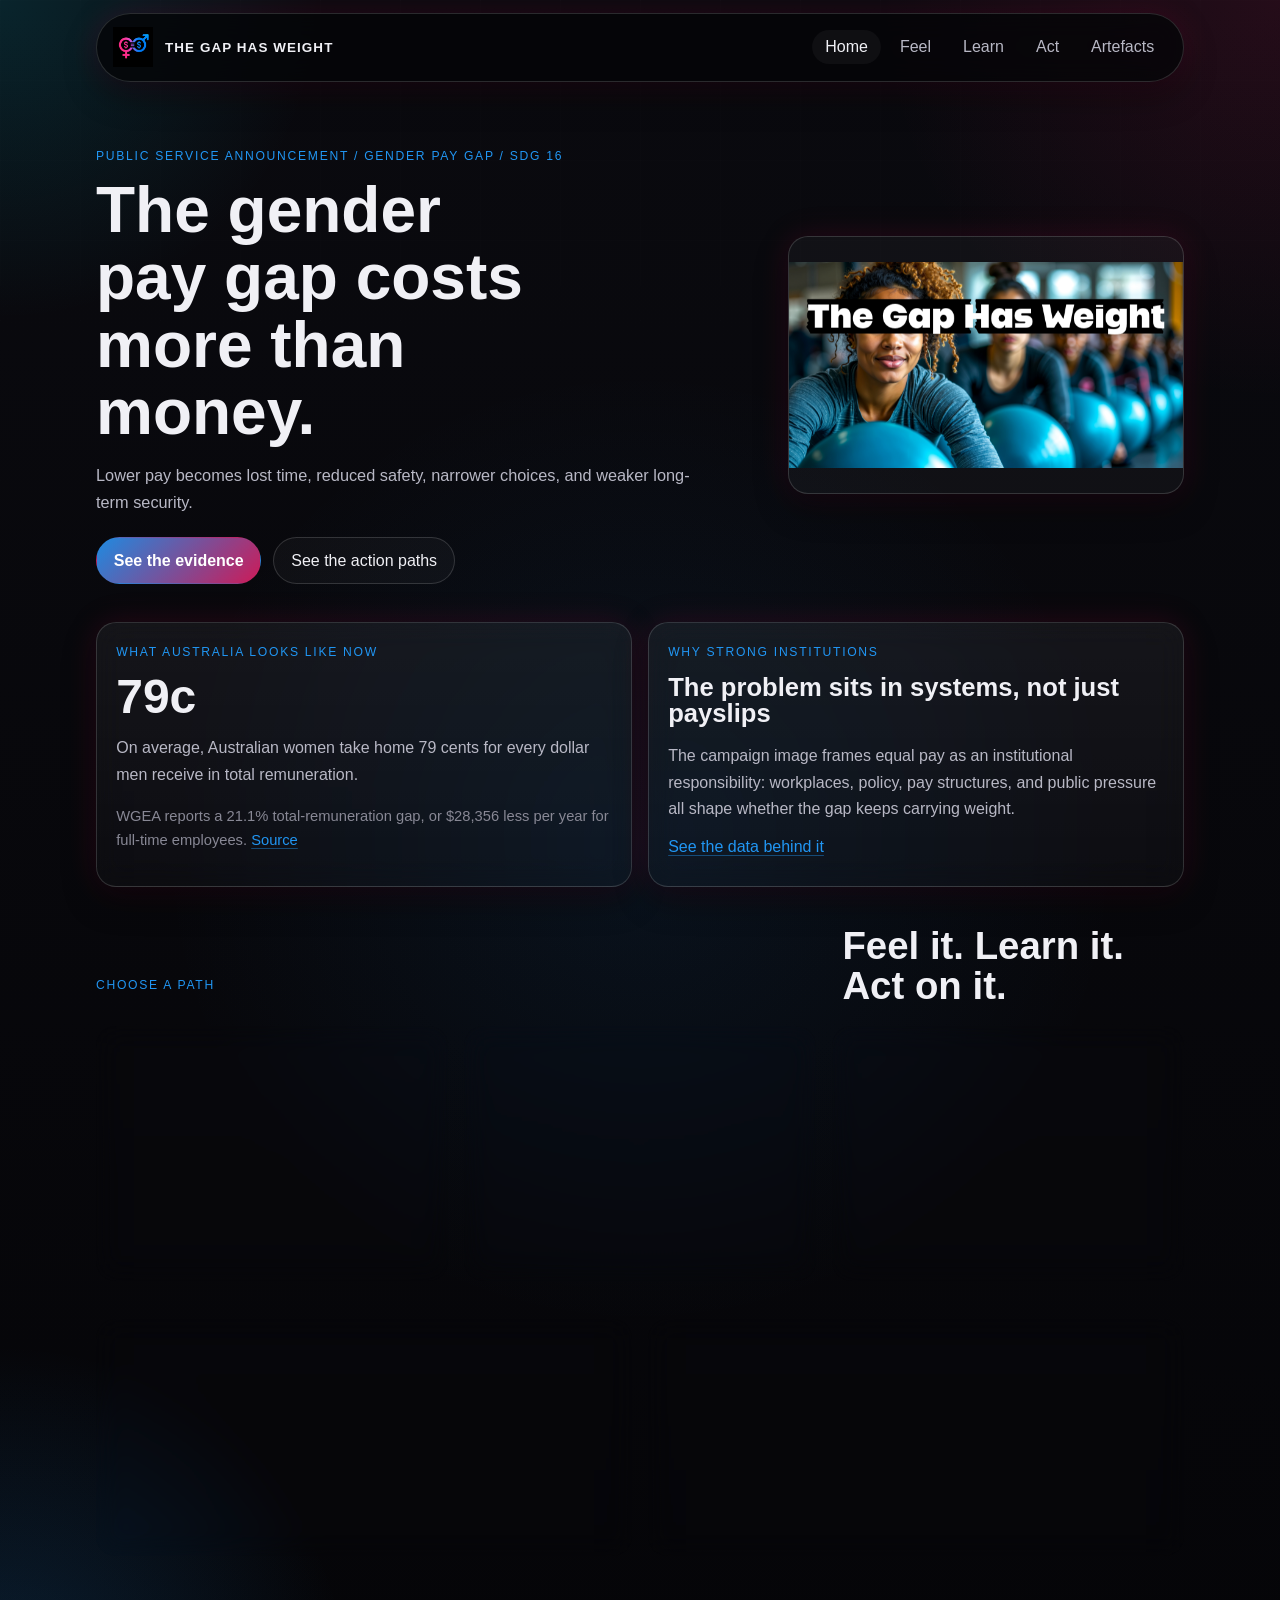
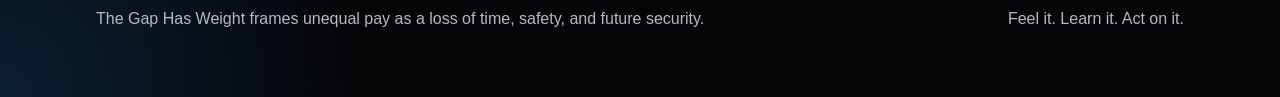
==== commit 3c20333d: "Fix CSP errors and increase infographic chart/table sizing" ====
--- a/public/index.html
+++ b/public/index.html
@@ -8,6 +8,7 @@
       content="An Australian campaign website about how the gender pay gap cuts into time, safety, and future security."
     />
     <meta name="theme-color" content="#050505" />
+    <meta http-equiv="Content-Security-Policy" content="default-src 'self'; style-src 'self' 'unsafe-inline' https://fonts.googleapis.com; script-src 'self' 'unsafe-inline'; media-src 'self' https://wagegap.thevalens.org; img-src 'self' data: https:;">
     <meta property="og:title" content="The Gap Has Weight" />
     <meta
       property="og:description"
--- a/public/styles.css
+++ b/public/styles.css
@@ -359,6 +359,13 @@
   background: #050608;
 }
 
+.media-panel video {
+  width: 100%;
+  border-radius: var(--radius-md);
+  border: 1px solid rgba(255, 255, 255, 0.08);
+  background: #050608;
+}
+
 .metric-card {
   display: flex;
   flex-direction: column;
@@ -493,6 +500,14 @@
   overflow: hidden;
 }
 
+.chart-panel img {
+  width: 100%;
+  height: auto;
+  max-height: 30rem;
+  object-fit: contain;
+  border-radius: var(--radius-md);
+}
+
 .table-wrap {
   margin-top: 1rem;
   overflow-x: auto;
@@ -502,7 +517,7 @@
   width: 100%;
   border-collapse: collapse;
   color: var(--page-text);
-  font-size: 0.88rem;
+  font-size: 0.95rem;
   table-layout: fixed;
 }
 
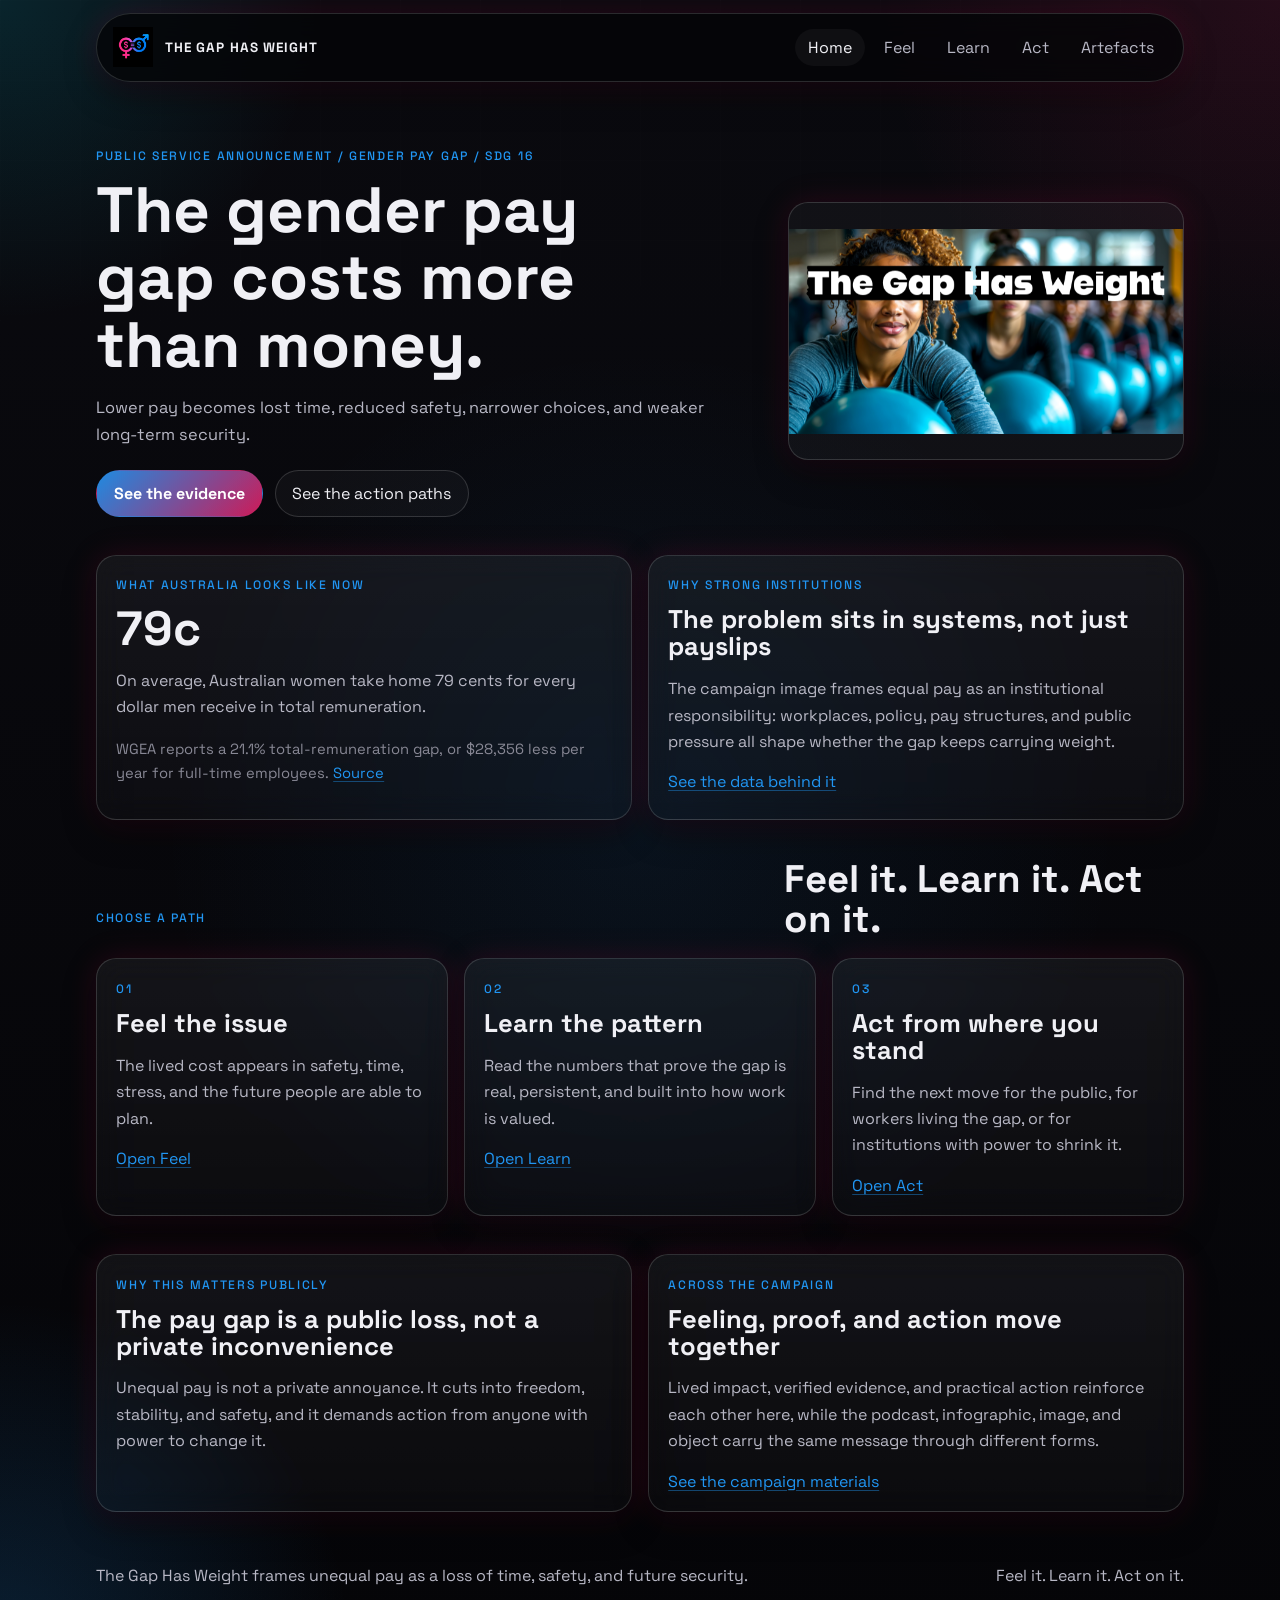
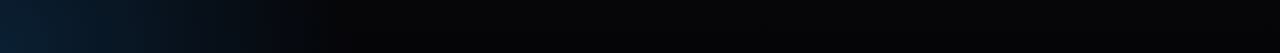
==== commit 582105e8: "Remove ineffective CSP meta tags (need to configure in Cloudflare Pages settings)" ====
--- a/public/index.html
+++ b/public/index.html
@@ -8,7 +8,6 @@
       content="An Australian campaign website about how the gender pay gap cuts into time, safety, and future security."
     />
     <meta name="theme-color" content="#050505" />
-    <meta http-equiv="Content-Security-Policy" content="default-src 'self'; style-src 'self' 'unsafe-inline' https://fonts.googleapis.com; script-src 'self' 'unsafe-inline'; media-src 'self' https://wagegap.thevalens.org; img-src 'self' data: https:;">
     <meta property="og:title" content="The Gap Has Weight" />
     <meta
       property="og:description"
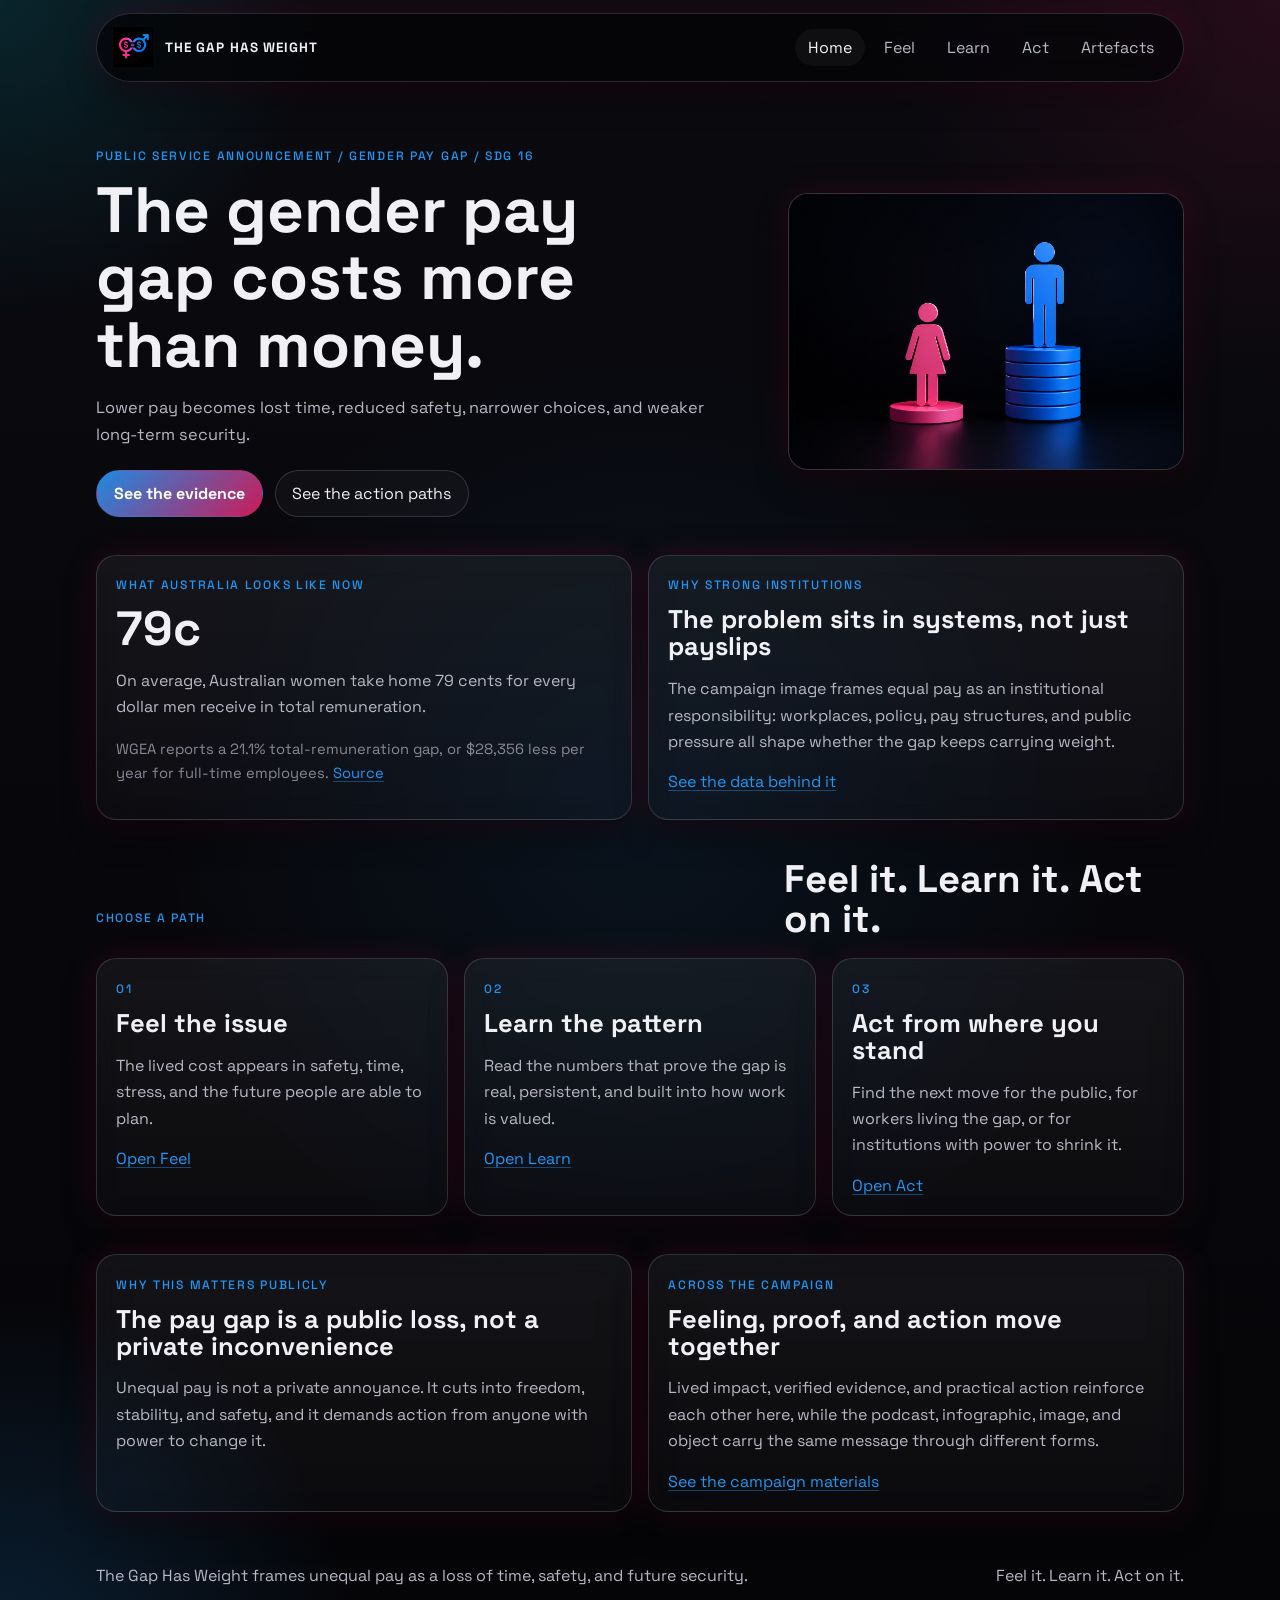
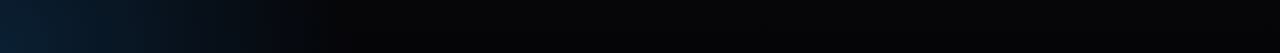
==== commit 646f2361: "Replace campaign artifact image and main landing image with new replacement image" ====
--- a/public/index.html
+++ b/public/index.html
@@ -56,7 +56,7 @@
           </div>
 
           <figure class="home-hero-art hero-image-panel">
-            <img src="assets/peace-and-justice-header.webp" alt="Strong Institutions campaign header illustration" />
+            <img src="assets/replacement-web-image.webp" alt="Strong Institutions campaign header illustration" />
           </figure>
         </section>
 
--- a/public/styles.css
+++ b/public/styles.css
@@ -327,6 +327,10 @@
   gap: 1rem;
 }
 
+.artifact-grid {
+  padding: 1.5rem 0;
+}
+
 .route-grid > *,
 .compact-grid > *,
 .content-grid > *,
@@ -364,6 +368,65 @@
   border-radius: var(--radius-md);
   border: 1px solid rgba(255, 255, 255, 0.08);
   background: #050608;
+}
+
+.podcast-summary {
+  margin-top: 1rem;
+  padding: 1rem;
+  background: rgba(255, 255, 255, 0.03);
+  border-radius: var(--radius-md);
+  border: 1px solid rgba(255, 255, 255, 0.08);
+}
+
+.podcast-summary summary {
+  cursor: pointer;
+  font-weight: 500;
+  color: var(--accent-cyan);
+  transition: color 0.2s ease;
+}
+
+.podcast-summary summary:hover {
+  color: var(--accent-blue);
+}
+
+.podcast-summary summary::-webkit-details-marker {
+  display: none;
+}
+
+.podcast-summary summary::after {
+  content: " +";
+  margin-left: 0.5rem;
+}
+
+.podcast-summary[open] summary::after {
+  content: " −";
+}
+
+.summary-content {
+  margin-top: 1rem;
+  padding-top: 1rem;
+  border-top: 1px solid rgba(255, 255, 255, 0.08);
+}
+
+.summary-content h4 {
+  font-size: 0.95rem;
+  margin: 1rem 0 0.5rem 0;
+  color: var(--accent-cyan);
+}
+
+.summary-content h4:first-child {
+  margin-top: 0;
+}
+
+.summary-content p {
+  font-size: 0.88rem;
+  line-height: 1.6;
+  color: var(--page-text-soft);
+  margin-bottom: 0.75rem;
+}
+
+.summary-content strong {
+  color: var(--accent-orange);
 }
 
 .metric-card {
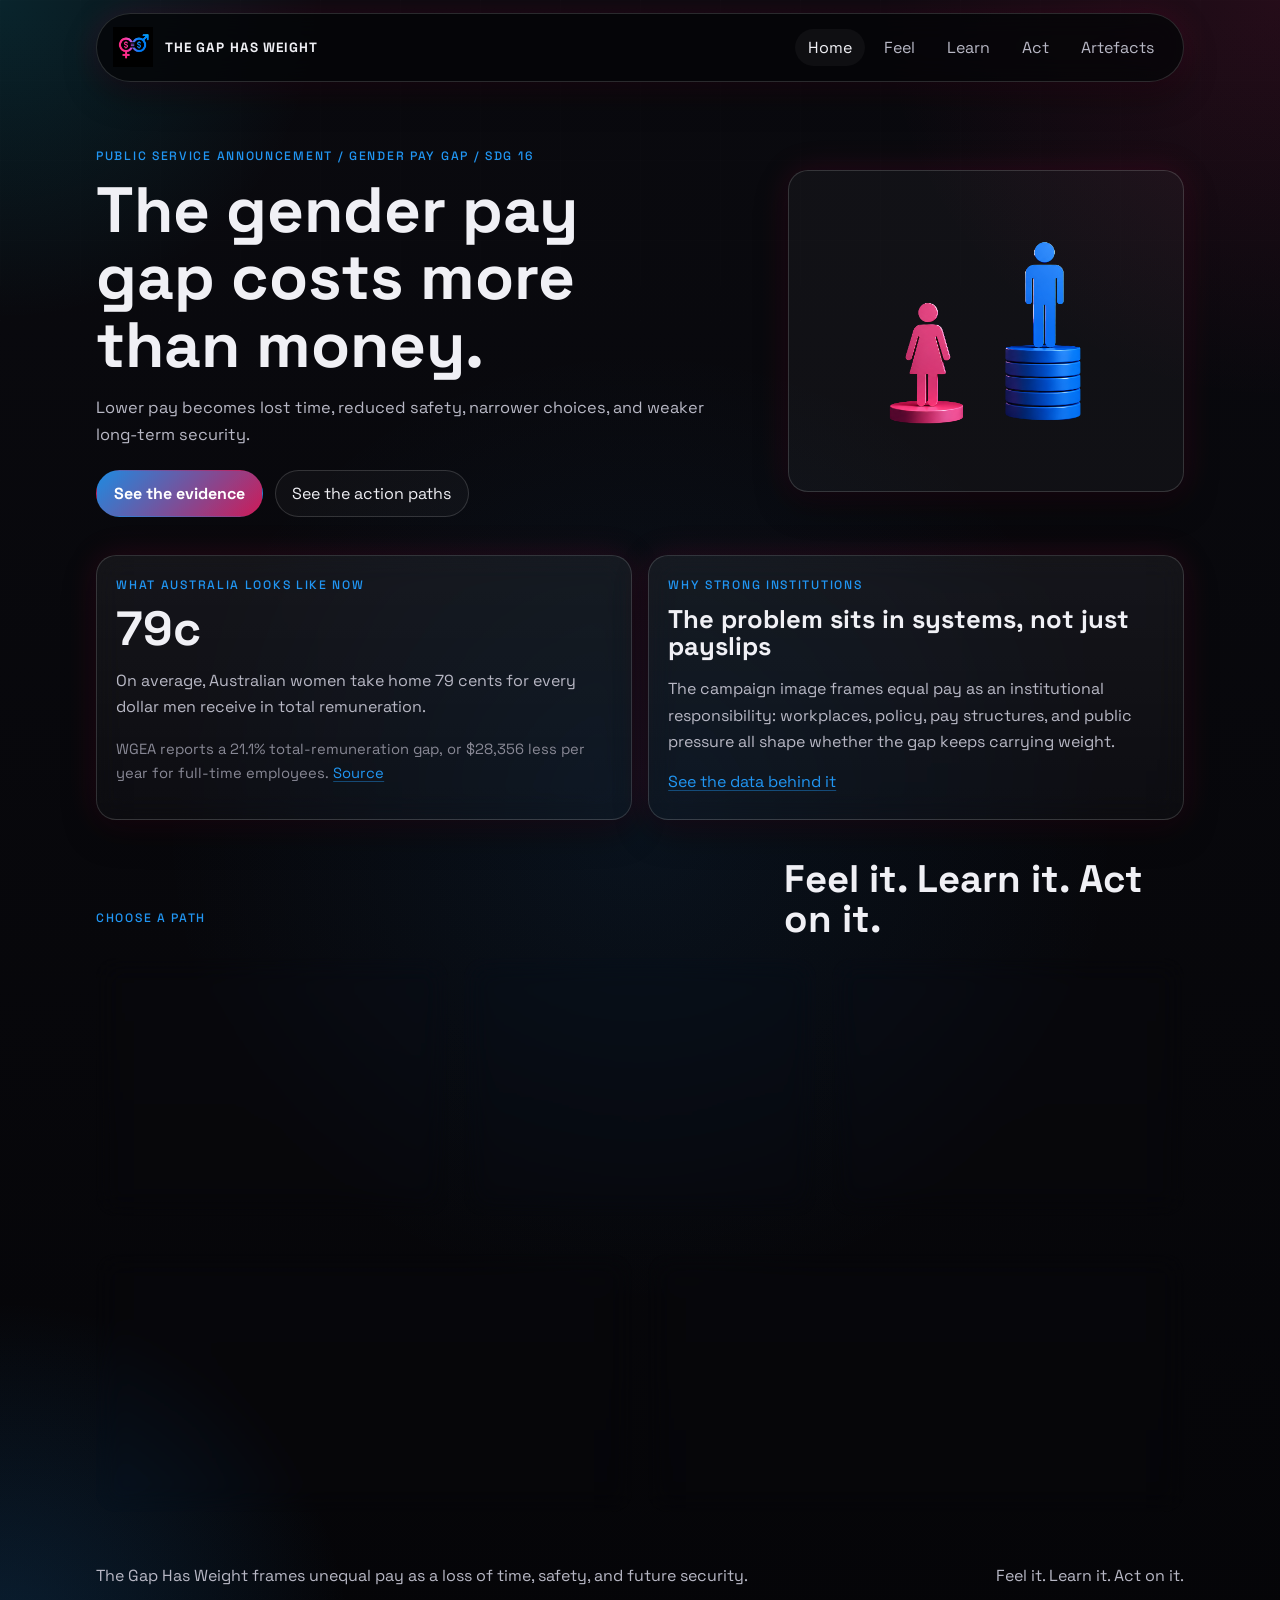
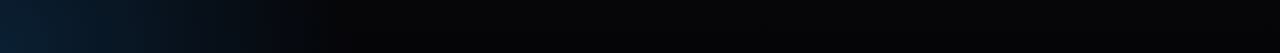
==== commit ac4d293f: "Update image references from webp to png for new edited campaign image" ====
--- a/public/index.html
+++ b/public/index.html
@@ -56,7 +56,7 @@
           </div>
 
           <figure class="home-hero-art hero-image-panel">
-            <img src="assets/replacement-web-image.webp" alt="Strong Institutions campaign header illustration" />
+            <img src="assets/replacement-web-image.png" alt="Strong Institutions campaign header illustration" />
           </figure>
         </section>
 
--- a/public/styles.css
+++ b/public/styles.css
@@ -123,6 +123,18 @@
   gap: 0.4rem;
 }
 
+@media (max-width: 60rem) {
+  .site-nav {
+    flex-wrap: nowrap;
+    gap: 0.3rem;
+  }
+
+  .site-nav a {
+    padding: 0.4rem 0.6rem;
+    font-size: 0.85rem;
+  }
+}
+
 .site-nav a {
   padding: 0.5rem 0.8rem;
   border-radius: 999px;
@@ -158,8 +170,12 @@
 
 .hero-image-panel img {
   width: 100%;
-  min-height: 16rem;
+  min-height: 20rem;
   object-fit: cover;
+}
+
+.media-panel img {
+  background: #000;
 }
 
 .page-hero {
